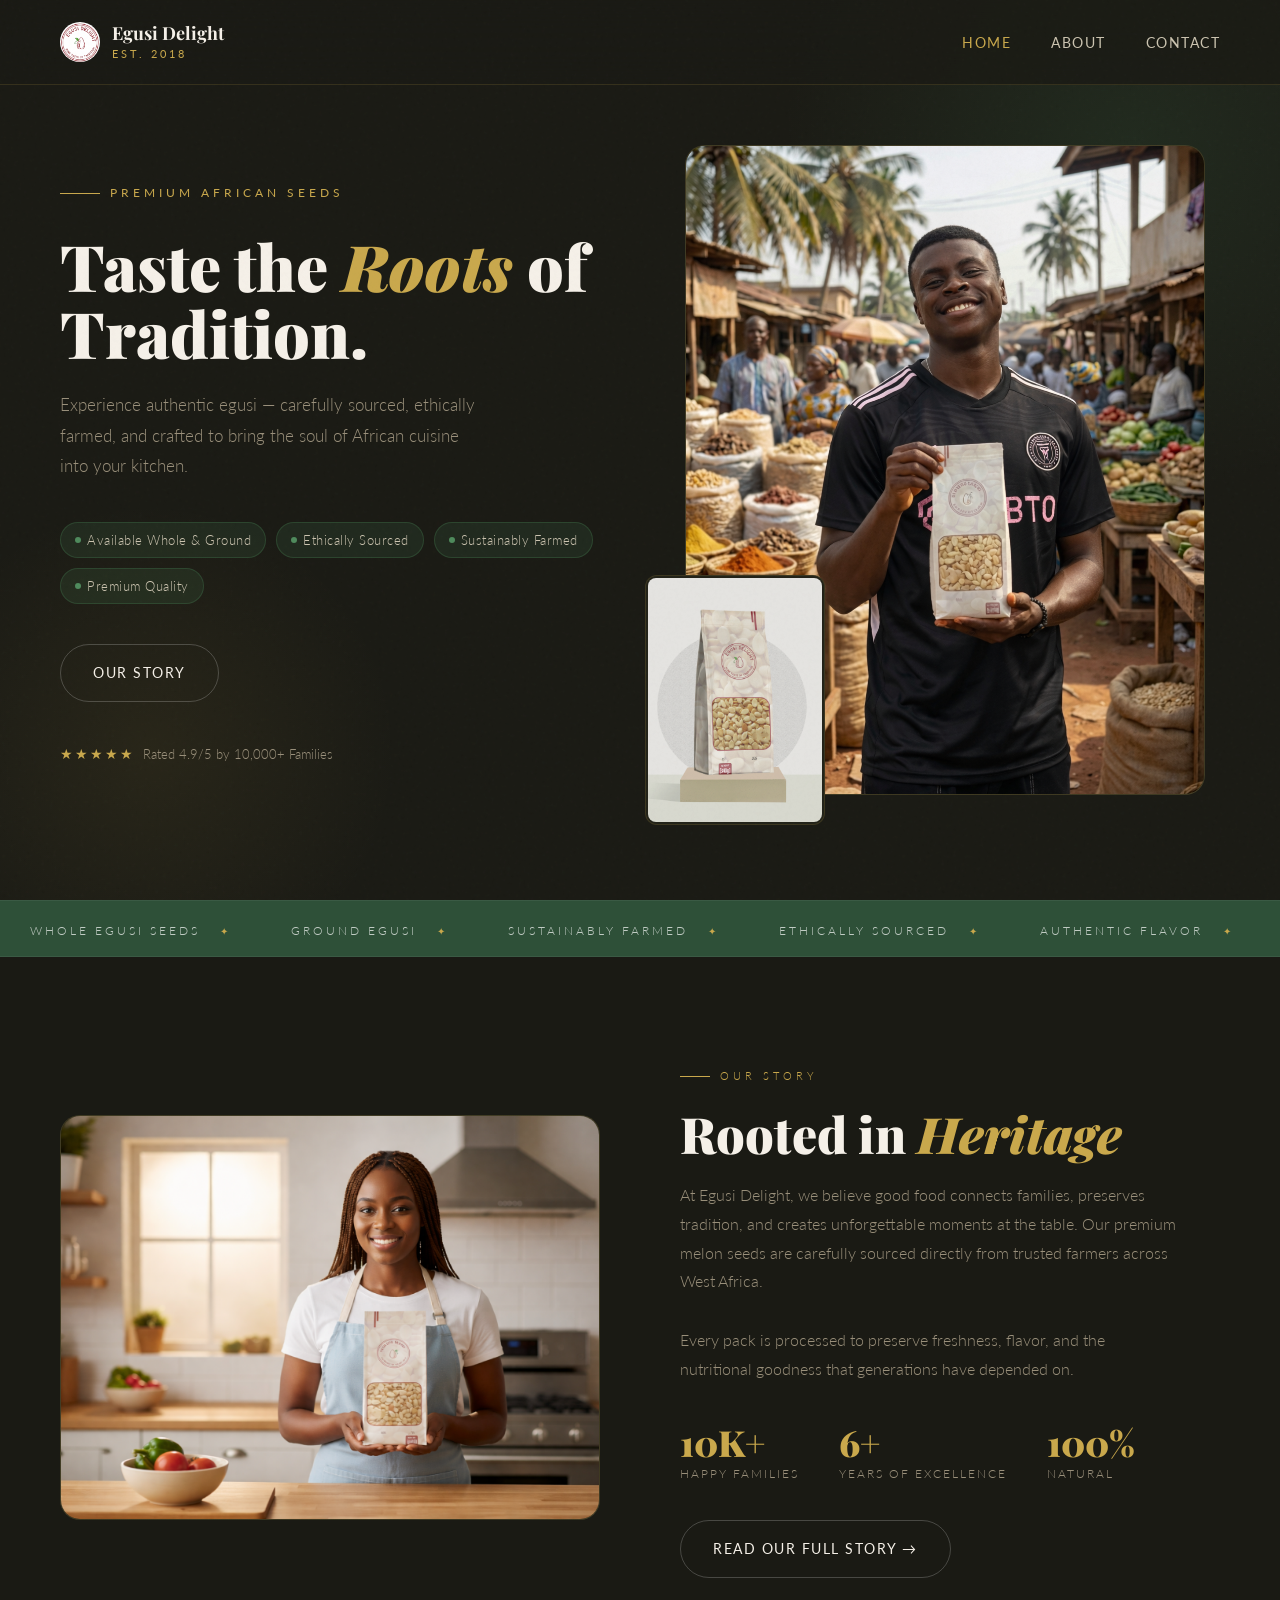
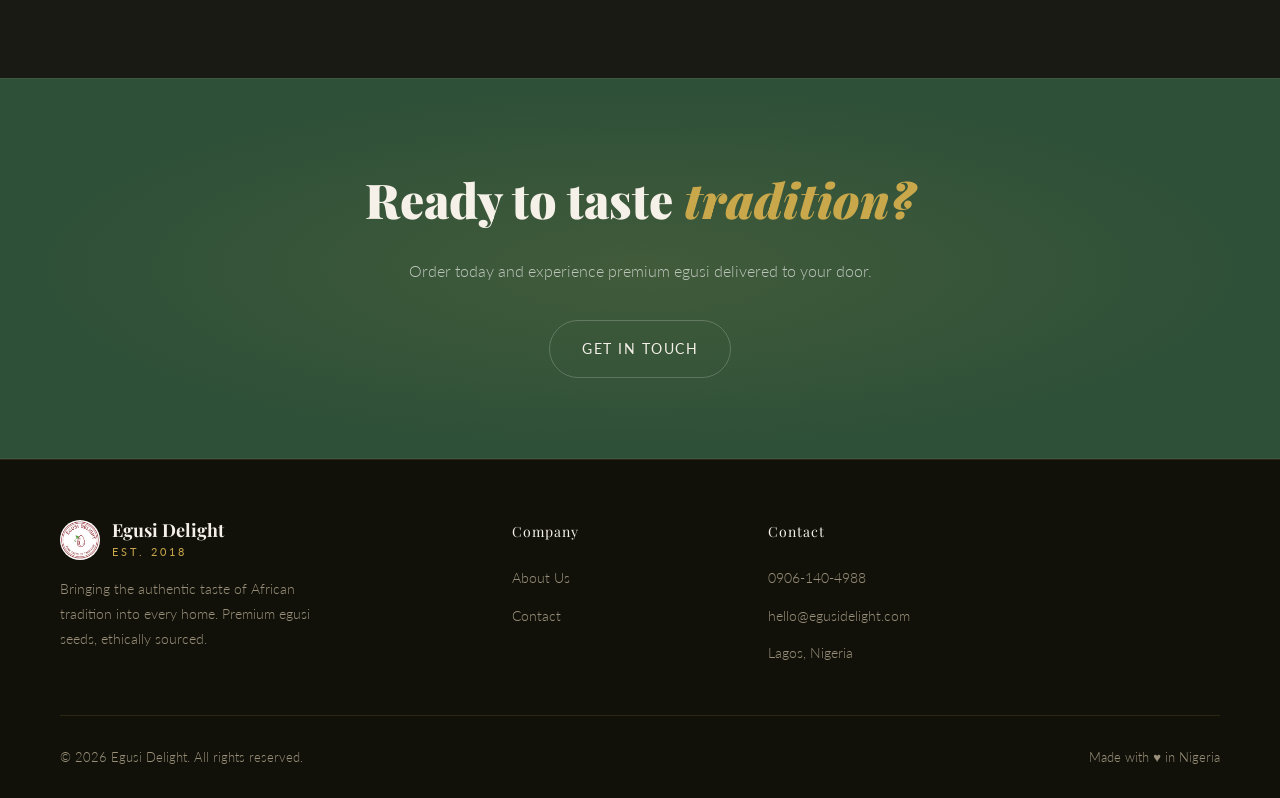
==== index.html @ 65bb6f56 "chore: first commit" ====
<!doctype html>
<html lang="en">
  <head>
    <meta charset="UTF-8" />
    <meta name="viewport" content="width=device-width, initial-scale=1.0" />
    <title>Egusi Delight — Authentic African Flavor</title>
    <link rel="stylesheet" href="styles.css" />
    <link rel="icon" href="favicon.png" type="favicon.png" />
  </head>
  <body>
    <!-- NAV -->
    <nav>
      <a href="index.html" class="nav-logo">
        <div class="nav-logo-icon"><img src="logo.png" alt="" /></div>
        <div class="nav-logo-text">
          Egusi Delight
          <span>Est. 2018</span>
        </div>
      </a>

      <ul class="nav-links">
        <li><a href="index.html" class="active">Home</a></li>
        <li><a href="aboutUs.html">About</a></li>
        <li><a href="#" data-contact>Contact</a></li>
      </ul>
    </nav>

    <!-- HERO -->
    <section class="hero">
      <div class="hero-text">
        <div class="hero-eyebrow">Premium African Seeds</div>
        <h1>Taste the <em>Roots</em> of Tradition.</h1>
        <p class="hero-desc">
          Experience authentic egusi — carefully sourced, ethically farmed, and
          crafted to bring the soul of African cuisine into your kitchen.
        </p>

        <div class="hero-badges">
          <div class="badge">
            <span class="badge-dot"></span> Available Whole & Ground
          </div>
          <div class="badge">
            <span class="badge-dot"></span> Ethically Sourced
          </div>
          <div class="badge">
            <span class="badge-dot"></span> Sustainably Farmed
          </div>
          <div class="badge">
            <span class="badge-dot"></span> Premium Quality
          </div>
        </div>

        <div class="hero-cta">
          <a href="aboutUs.html" class="btn-secondary">Our Story</a>
        </div>

        <div class="hero-rating">
          <span class="stars">★★★★★</span>
          <span>Rated 4.9/5 by 10,000+ Families</span>
        </div>
      </div>

      <div class="hero-visual">
        <div class="hero-img-wrapper">
          <div class="hero-img-main">
            <img
              src="hero-image.png"
              alt="Egusi Delight Product"
              onerror="this.parentNode.innerHTML = '🌿'"
            />
          </div>
          <div class="hero-product-card">
            <img
              src="product-mockUp.png"
              alt="Egusi Product"
              onerror="
                this.style.display = 'none';
                this.parentNode.querySelector(
                  '.product-card-label',
                ).textContent = 'Egusi Seeds';
              "
            />
          </div>
        </div>
      </div>
    </section>

    <!-- MARQUEE -->
    <div class="marquee-wrap">
      <div class="marquee-track">
        <div class="marquee-item">Whole Egusi Seeds</div>
        <div class="marquee-item">Ground Egusi</div>
        <div class="marquee-item">Sustainably Farmed</div>
        <div class="marquee-item">Ethically Sourced</div>
        <div class="marquee-item">Authentic Flavor</div>
        <div class="marquee-item">Family Recipes</div>
        <div class="marquee-item">Premium Quality</div>
        <div class="marquee-item">Whole Egusi Seeds</div>
        <div class="marquee-item">Ground Egusi</div>
        <div class="marquee-item">Sustainably Farmed</div>
        <div class="marquee-item">Ethically Sourced</div>
        <div class="marquee-item">Authentic Flavor</div>
        <div class="marquee-item">Family Recipes</div>
        <div class="marquee-item">Premium Quality</div>
      </div>
    </div>

    <!-- ABOUT STRIP -->
    <section class="about-strip">
      <div class="about-strip-img reveal">
        <img
          src="website-image.png"
          alt="Egusi Delight Story"
          onerror="this.parentNode.innerHTML = '🌿'"
        />
      </div>
      <div class="about-strip-text reveal reveal-delay-1">
        <div class="section-eyebrow">Our Story</div>
        <h2 class="section-title">Rooted in <em>Heritage</em></h2>
        <p class="section-desc">
          At Egusi Delight, we believe good food connects families, preserves
          tradition, and creates unforgettable moments at the table. Our premium
          melon seeds are carefully sourced directly from trusted farmers across
          West Africa.
        </p>
        <p class="section-desc" style="margin-top: 16px">
          Every pack is processed to preserve freshness, flavor, and the
          nutritional goodness that generations have depended on.
        </p>
        <div class="stats-row">
          <div class="stat">
            <div class="stat-num">10K+</div>
            <div class="stat-label">Happy Families</div>
          </div>
          <div class="stat">
            <div class="stat-num">6+</div>
            <div class="stat-label">Years of Excellence</div>
          </div>
          <div class="stat">
            <div class="stat-num">100%</div>
            <div class="stat-label">Natural</div>
          </div>
        </div>
        <div style="margin-top: 36px">
          <a href="aboutUs.html" class="btn-secondary">Read Our Full Story →</a>
        </div>
      </div>
    </section>

    <!-- CTA BANNER -->
    <section class="cta-banner">
      <h2>
        Ready to taste
        <em style="font-style: italic; color: var(--gold)">tradition?</em>
      </h2>
      <p>Order today and experience premium egusi delivered to your door.</p>
      <div class="hero-cta">
        <a href="#" class="btn-secondary" data-contact>Get in Touch</a>
      </div>
    </section>

    <!-- FOOTER -->
    <footer>
      <div class="footer-grid">
        <div>
          <div
            class="nav-logo"
            style="
              text-decoration: none;
              display: flex;
              align-items: center;
              gap: 12px;
            "
          >
            <div class="nav-logo-icon"><img src="logo.png" alt="" /></div>
            <div class="nav-logo-text">
              Egusi Delight
              <span>Est. 2018</span>
            </div>
          </div>
          <p class="footer-brand-desc">
            Bringing the authentic taste of African tradition into every home.
            Premium egusi seeds, ethically sourced.
          </p>
        </div>
        <div>
          <div class="footer-heading">Company</div>
          <ul class="footer-links">
            <li><a href="aboutUs.html">About Us</a></li>
            <li><a href="#" data-contact>Contact</a></li>
          </ul>
        </div>
        <div>
          <div class="footer-heading">Contact</div>
          <ul class="footer-links">
            <li><a href="tel:0800000000">0906-140-4988</a></li>
            <li>
              <a href="mailto:hello@egusidelight.com">hello@egusidelight.com</a>
            </li>
            <li><a href="#">Lagos, Nigeria</a></li>
          </ul>
        </div>
      </div>
      <div class="footer-bottom">
        <span
          >© <span id="year"></span> Egusi Delight. All rights reserved.</span
        >
        <span>Made with ♥ in Nigeria</span>
      </div>
    </footer>

    <!-- CONTACT MODAL -->
    <div class="modal-overlay" id="contactModal">
      <div
        class="modal"
        role="dialog"
        aria-modal="true"
        aria-labelledby="modalTitle"
      >
        <button class="modal-close" id="modalClose" aria-label="Close">
          ✕
        </button>
        <form id="contactForm">
          <div class="modal-eyebrow">Get in Touch</div>
          <h2 id="modalTitle">Send Us a Message</h2>
          <p class="modal-sub">
            We'd love to hear from you. Fill out the form and we'll get back to
            you shortly.
          </p>

          <div class="form-row">
            <div class="form-group">
              <label for="firstName">First Name</label>
              <input
                type="text"
                id="firstName"
                name="firstName"
                placeholder="Ada"
                required
              />
            </div>
            <div class="form-group">
              <label for="lastName">Last Name</label>
              <input
                type="text"
                id="lastName"
                name="lastName"
                placeholder="Obi"
                required
              />
            </div>
          </div>

          <div class="form-group">
            <label for="email">Email Address</label>
            <input
              type="email"
              id="email"
              name="email"
              placeholder="ada@email.com"
              required
            />
          </div>

          <div class="form-group">
            <label for="subject">Subject</label>
            <select id="subject" name="subject" required>
              <option value="" disabled selected>Select a topic...</option>
              <option value="order">Place an Order</option>
              <option value="wholesale">Wholesale Inquiry</option>
              <option value="support">Customer Support</option>
              <option value="other">Other</option>
            </select>
          </div>

          <div class="form-group">
            <label for="message">Message</label>
            <textarea
              id="message"
              name="message"
              placeholder="Tell us how we can help..."
              required
            ></textarea>
          </div>

          <button type="submit" class="form-submit">Send Message →</button>
        </form>

        <div class="success-msg" id="successMsg">
          <div class="success-icon">✅</div>
          <h3>Message Sent!</h3>
          <p>
            Thank you for reaching out. We'll get back to you within 24 hours.
          </p>
        </div>
      </div>
    </div>

    <script src="main.js"></script>
  </body>
</html>
---- styles.css ----
@import url("https://fonts.googleapis.com/css2?family=Playfair+Display:wght@400;700;900&family=Lato:wght@300;400;700&display=swap");

:root {
  --bg: #1a1a14;
  --bg2: #222218;
  --bg3: #2a2a1e;
  --white: #ffffff;
  --green-light: #4e8a5c;
  --green-muted: #2e5038;
  --gold: #c9a84c;
  --gold-light: #e0c070;
  --cream: #f5f0e8;
  --cream-muted: #ccc4b0;
  --text: #e8e2d5;
  --text-muted: #998f7a;
  --border: rgba(201, 168, 76, 0.15);
  --shadow: 0 20px 60px rgba(0, 0, 0, 0.5);
  --radius: 12px;
  --radius-lg: 20px;
  --transition: 0.35s cubic-bezier(0.4, 0, 0.2, 1);
}

*,
*::before,
*::after {
  margin: 0;
  padding: 0;
  box-sizing: border-box;
}

html {
  scroll-behavior: smooth;
}

body {
  background: var(--bg);
  color: var(--text);
  font-family: "Lato", sans-serif;
  font-weight: 300;
  line-height: 1.7;
  overflow-x: hidden;
}

/* ─── TEXTURE OVERLAY ─── */
body::before {
  content: "";
  position: fixed;
  inset: 0;
  background-image: url("data:image/svg+xml,%3Csvg viewBox='0 0 256 256' xmlns='http://www.w3.org/2000/svg'%3E%3Cfilter id='noise'%3E%3CfeTurbulence type='fractalNoise' baseFrequency='0.9' numOctaves='4' stitchTiles='stitch'/%3E%3C/filter%3E%3Crect width='100%25' height='100%25' filter='url(%23noise)' opacity='0.04'/%3E%3C/svg%3E");
  pointer-events: none;
  z-index: 9999;
  opacity: 0.5;
}

/* ─── NAV ─── */
nav {
  position: fixed;
  top: 0;
  left: 0;
  right: 0;
  z-index: 100;
  display: flex;
  align-items: center;
  justify-content: space-between;
  padding: 22px 60px;
  background: rgba(26, 26, 20, 0.85);
  backdrop-filter: blur(20px);
  border-bottom: 1px solid var(--border);
  transition: var(--transition);
}

nav.scrolled {
  padding: 14px 60px;
  background: rgba(26, 26, 20, 0.97);
}

.nav-logo {
  display: flex;
  align-items: center;
  gap: 12px;
  text-decoration: none;
}

.nav-logo-icon {
  width: 40px;
  height: 40px;
  background: var(--white);
  border-radius: 50%;
  display: flex;
  align-items: center;
  justify-content: center;
  font-size: 18px;
}

.nav-logo-icon img {
  object-fit: cover;
  width: 100%;
}

.nav-logo-text {
  display: flex;
  flex-direction: column;
  gap: 5px;
  font-family: "Playfair Display", serif;
  font-size: 18px;
  font-weight: 700;
  color: var(--cream);
  line-height: 1.1;
}

.nav-logo-text span {
  display: block;
  font-size: 11px;
  font-family: "Lato", sans-serif;
  font-weight: 400;
  letter-spacing: 3px;
  text-transform: uppercase;
  color: var(--gold);
}

.nav-links {
  display: flex;
  align-items: center;
  gap: 40px;
  list-style: none;
}

.nav-links a {
  text-decoration: none;
  color: var(--cream-muted);
  font-size: 14px;
  letter-spacing: 1.5px;
  text-transform: uppercase;
  font-weight: 400;
  transition: color var(--transition);
}

.nav-links a:hover,
.nav-links a.active {
  color: var(--gold);
}

.nav-cart {
  display: flex;
  align-items: center;
  gap: 8px;
  color: var(--cream-muted);
  font-size: 14px;
  letter-spacing: 1px;
  cursor: pointer;
  transition: color var(--transition);
  background: none;
  border: none;
  cursor: pointer;
}

.nav-cart:hover {
  color: var(--gold);
}

.cart-count {
  background: var(--green);
  color: white;
  width: 20px;
  height: 20px;
  border-radius: 50%;
  font-size: 11px;
  display: flex;
  align-items: center;
  justify-content: center;
}

.nav-hamburger {
  display: none;
  flex-direction: column;
  gap: 5px;
  background: none;
  border: none;
  cursor: pointer;
  padding: 4px;
}

.nav-hamburger span {
  display: block;
  width: 24px;
  height: 2px;
  background: var(--cream);
  transition: var(--transition);
}

/* ─── HERO ─── */
.hero {
  min-height: 100vh;
  display: grid;
  grid-template-columns: 1fr 1fr;
  align-items: center;
  padding: 120px 60px 80px;
  gap: 60px;
  position: relative;
  overflow: hidden;
}

.hero::before {
  content: "";
  position: absolute;
  top: -200px;
  right: -200px;
  width: 700px;
  height: 700px;
  background: radial-gradient(
    circle,
    rgba(61, 107, 71, 0.2) 0%,
    transparent 70%
  );
  pointer-events: none;
}

.hero::after {
  content: "";
  position: absolute;
  bottom: -100px;
  left: -100px;
  width: 500px;
  height: 500px;
  background: radial-gradient(
    circle,
    rgba(201, 168, 76, 0.08) 0%,
    transparent 70%
  );
  pointer-events: none;
}

.hero-text {
  position: relative;
  z-index: 2;
}

.hero-eyebrow {
  display: inline-flex;
  align-items: center;
  gap: 10px;
  color: var(--gold);
  font-size: 12px;
  letter-spacing: 4px;
  text-transform: uppercase;
  margin-bottom: 28px;
  font-weight: 400;
}

.hero-eyebrow::before {
  content: "";
  width: 40px;
  height: 1px;
  background: var(--gold);
}

.hero h1 {
  font-family: "Playfair Display", serif;
  font-size: clamp(42px, 5vw, 68px);
  font-weight: 900;
  line-height: 1.05;
  color: var(--cream);
  margin-bottom: 24px;
}

.hero h1 em {
  font-style: italic;
  color: var(--gold);
}

.hero-desc {
  font-size: 17px;
  color: var(--text-muted);
  max-width: 420px;
  margin-bottom: 40px;
  line-height: 1.8;
}

.hero-badges {
  display: flex;
  flex-wrap: wrap;
  gap: 10px;
  margin-bottom: 40px;
}

.badge {
  display: flex;
  align-items: center;
  gap: 6px;
  background: rgba(61, 107, 71, 0.2);
  border: 1px solid rgba(61, 107, 71, 0.4);
  color: var(--cream-muted);
  padding: 6px 14px;
  border-radius: 100px;
  font-size: 13px;
  letter-spacing: 0.5px;
}

.badge-dot {
  width: 6px;
  height: 6px;
  border-radius: 50%;
  background: var(--green-light);
}

.hero-cta {
  display: flex;
  gap: 16px;
  flex-wrap: wrap;
}

.btn-primary {
  display: inline-flex;
  align-items: center;
  gap: 10px;
  background: var(--green);
  color: white;
  padding: 16px 32px;
  border-radius: 100px;
  text-decoration: none;
  font-size: 14px;
  letter-spacing: 1.5px;
  text-transform: uppercase;
  font-weight: 700;
  transition: var(--transition);
  border: none;
  cursor: pointer;
}

.btn-primary:hover {
  background: var(--green-light);
  transform: translateY(-2px);
  box-shadow: 0 10px 30px rgba(61, 107, 71, 0.4);
}

.btn-secondary {
  display: inline-flex;
  align-items: center;
  gap: 10px;
  background: transparent;
  color: var(--cream);
  padding: 16px 32px;
  border-radius: 100px;
  text-decoration: none;
  font-size: 14px;
  letter-spacing: 1.5px;
  text-transform: uppercase;
  font-weight: 400;
  border: 1px solid rgba(255, 255, 255, 0.2);
  transition: var(--transition);
  cursor: pointer;
}

.btn-secondary:hover {
  border-color: var(--gold);
  color: var(--gold);
  transform: translateY(-2px);
}

.hero-rating {
  display: flex;
  align-items: center;
  gap: 8px;
  margin-top: 40px;
  font-size: 13px;
  color: var(--text-muted);
}

.stars {
  color: var(--gold);
  letter-spacing: 2px;
  font-size: 14px;
}

.hero-visual {
  position: relative;
  z-index: 2;
  display: flex;
  justify-content: center;
  align-items: center;
}

.hero-img-wrapper {
  position: relative;
  width: 100%;
  max-width: 520px;
}

.hero-img-main {
  width: 100%;
  aspect-ratio: 4/5;
  background: linear-gradient(135deg, var(--bg2), var(--bg3));
  border-radius: var(--radius-lg);
  overflow: hidden;
  border: 1px solid var(--border);
  display: flex;
  align-items: center;
  justify-content: center;
  color: var(--text-muted);
  font-size: 14px;
  letter-spacing: 2px;
}

.hero-img-main img {
  width: 100%;
  height: 100%;
  object-fit: cover;
}

.hero-product-card {
  position: absolute;
  bottom: -30px;
  left: -40px;
  background: var(--bg2);
  border: 1px solid var(--border);
  border-radius: var(--radius);
  padding: 2px;
  width: 180px;
  height: 250px;
  /* border: 2px solid red; */
  /* box-shadow: var(--shadow); */
}

.hero-product-card img {
  width: 100%;
  height: 100%;
  object-fit: cover;
  border-radius: 8px;
  /* background: var(--bg3); */
}

/* .product-card-label {
  margin-top: 10px;
  font-family: "Playfair Display", serif;
  font-size: 13px;
  color: var(--cream);
}

.product-card-price {
  color: var(--gold);
  font-size: 12px;
  margin-top: 4px;
} */

/* ─── MARQUEE ─── */
.marquee-wrap {
  background: var(--green-muted);
  border-top: 1px solid rgba(255, 255, 255, 0.06);
  border-bottom: 1px solid rgba(255, 255, 255, 0.06);
  overflow: hidden;
  padding: 14px 0;
  white-space: nowrap;
}

.marquee-track {
  display: inline-flex;
  animation: marquee 20s linear infinite;
}

.marquee-item {
  display: inline-flex;
  align-items: center;
  gap: 20px;
  padding: 0 30px;
  font-size: 12px;
  letter-spacing: 3px;
  text-transform: uppercase;
  color: rgba(255, 255, 255, 0.7);
}

.marquee-item::after {
  content: "✦";
  color: var(--gold);
  font-size: 10px;
}

@keyframes marquee {
  0% {
    transform: translateX(0);
  }
  100% {
    transform: translateX(-50%);
  }
}

/* ─── SECTION SHARED ─── */
section {
  padding: 100px 60px;
}

.section-eyebrow {
  display: inline-flex;
  align-items: center;
  gap: 10px;
  color: var(--gold);
  font-size: 11px;
  letter-spacing: 4px;
  text-transform: uppercase;
  margin-bottom: 20px;
}

.section-eyebrow::before {
  content: "";
  width: 30px;
  height: 1px;
  background: var(--gold);
}

.section-title {
  font-family: "Playfair Display", serif;
  font-size: clamp(32px, 4vw, 50px);
  font-weight: 900;
  color: var(--cream);
  line-height: 1.1;
  margin-bottom: 20px;
}

.section-title em {
  font-style: italic;
  color: var(--gold);
}

.section-desc {
  color: var(--text-muted);
  font-size: 16px;
  max-width: 500px;
  line-height: 1.8;
}

/* ─── PRODUCTS ─── */
.products {
  background: var(--bg2);
}

.products-header {
  text-align: center;
  margin-bottom: 60px;
}

.products-header .section-eyebrow {
  justify-content: center;
}
.products-header .section-desc {
  margin: 0 auto;
}

.products-grid {
  display: grid;
  grid-template-columns: repeat(auto-fit, minmax(260px, 1fr));
  gap: 28px;
  max-width: 1100px;
  margin: 0 auto;
}

.product-card {
  background: var(--bg3);
  border: 1px solid var(--border);
  border-radius: var(--radius-lg);
  overflow: hidden;
  transition: var(--transition);
  cursor: pointer;
}

.product-card:hover {
  transform: translateY(-6px);
  border-color: rgba(201, 168, 76, 0.3);
  box-shadow: 0 30px 60px rgba(0, 0, 0, 0.4);
}

.product-img {
  width: 100%;
  aspect-ratio: 1;
  background: linear-gradient(135deg, #2a2a1e, #1e2a22);
  display: flex;
  align-items: center;
  justify-content: center;
  font-size: 60px;
  position: relative;
  overflow: hidden;
}

.product-img::after {
  content: "";
  position: absolute;
  inset: 0;
  background: linear-gradient(to bottom, transparent 60%, rgba(0, 0, 0, 0.3));
}

.product-info {
  padding: 22px;
}

.product-name {
  font-family: "Playfair Display", serif;
  font-size: 18px;
  color: var(--cream);
  margin-bottom: 6px;
}

.product-sub {
  font-size: 13px;
  color: var(--text-muted);
  margin-bottom: 16px;
}

.product-footer {
  display: flex;
  align-items: center;
  justify-content: space-between;
}

.product-price {
  color: var(--gold);
  font-family: "Playfair Display", serif;
  font-size: 20px;
  font-weight: 700;
}

.product-btn {
  background: var(--green);
  color: white;
  border: none;
  width: 36px;
  height: 36px;
  border-radius: 50%;
  font-size: 18px;
  cursor: pointer;
  display: flex;
  align-items: center;
  justify-content: center;
  transition: var(--transition);
}

.product-btn:hover {
  background: var(--green-light);
  transform: scale(1.1);
}

/* ─── ABOUT STRIP ─── */
.about-strip {
  background: var(--bg);
  display: grid;
  grid-template-columns: 1fr 1fr;
  gap: 80px;
  align-items: center;
}

.about-strip-img {
  width: 100%;
  aspect-ratio: 4/3;
  background: linear-gradient(135deg, var(--bg2), var(--bg3));
  border-radius: var(--radius-lg);
  border: 1px solid var(--border);
  display: flex;
  align-items: center;
  justify-content: center;
  font-size: 80px;
  overflow: hidden;
}

.about-strip-img img {
  width: 100%;
  height: 100%;
  object-fit: cover;
}

.about-strip-text .section-desc {
  margin-bottom: 30px;
}

/* ─── STATS ─── */
.stats-row {
  display: flex;
  gap: 40px;
  margin-top: 40px;
  flex-wrap: wrap;
}

.stat {
}

.stat-num {
  font-family: "Playfair Display", serif;
  font-size: 36px;
  font-weight: 900;
  color: var(--gold);
  line-height: 1;
}

.stat-label {
  font-size: 12px;
  letter-spacing: 2px;
  text-transform: uppercase;
  color: var(--text-muted);
  margin-top: 4px;
}

/* ─── CTA BANNER ─── */
.cta-banner {
  background: var(--green-muted);
  border-top: 1px solid rgba(255, 255, 255, 0.06);
  border-bottom: 1px solid rgba(255, 255, 255, 0.06);
  text-align: center;
  padding: 80px 60px;
  position: relative;
  overflow: hidden;
}

.cta-banner::before {
  content: "";
  position: absolute;
  inset: 0;
  background: radial-gradient(
    ellipse at center,
    rgba(201, 168, 76, 0.12) 0%,
    transparent 70%
  );
}

.cta-banner h2 {
  font-family: "Playfair Display", serif;
  font-size: clamp(28px, 4vw, 48px);
  font-weight: 900;
  color: var(--cream);
  margin-bottom: 16px;
  position: relative;
}

.cta-banner p {
  color: rgba(255, 255, 255, 0.65);
  font-size: 16px;
  margin-bottom: 36px;
  position: relative;
}

.cta-banner .hero-cta {
  justify-content: center;
  position: relative;
}

/* ─── FOOTER ─── */
footer {
  background: #111109;
  padding: 60px 60px 30px;
  border-top: 1px solid var(--border);
}

.footer-grid {
  display: grid;
  grid-template-columns: 2fr 1fr 1fr 1fr;
  gap: 60px;
  margin-bottom: 50px;
}

.footer-brand-desc {
  color: var(--text-muted);
  font-size: 14px;
  line-height: 1.8;
  margin-top: 16px;
  max-width: 260px;
}

.footer-heading {
  font-family: "Playfair Display", serif;
  font-size: 14px;
  color: var(--cream);
  margin-bottom: 20px;
  letter-spacing: 1px;
}

.footer-links {
  list-style: none;
  display: flex;
  flex-direction: column;
  gap: 10px;
}

.footer-links a {
  color: var(--text-muted);
  text-decoration: none;
  font-size: 14px;
  transition: color var(--transition);
}

.footer-links a:hover {
  color: var(--gold);
}

.footer-bottom {
  border-top: 1px solid var(--border);
  padding-top: 30px;
  display: flex;
  justify-content: space-between;
  align-items: center;
  color: var(--text-muted);
  font-size: 13px;
  flex-wrap: wrap;
  gap: 10px;
}

/* ─── MODAL ─── */
.modal-overlay {
  position: fixed;
  inset: 0;
  background: rgba(0, 0, 0, 0.8);
  backdrop-filter: blur(10px);
  z-index: 999;
  display: flex;
  align-items: center;
  justify-content: center;
  padding: 20px;
  opacity: 0;
  pointer-events: none;
  transition: opacity 0.3s ease;
}

.modal-overlay.active {
  opacity: 1;
  pointer-events: all;
}

.modal {
  background: var(--bg2);
  border: 1px solid var(--border);
  border-radius: var(--radius-lg);
  padding: 50px;
  width: 100%;
  max-width: 560px;
  position: relative;
  transform: translateY(20px);
  transition: transform 0.3s ease;
}

.modal-overlay.active .modal {
  transform: translateY(0);
}

.modal-close {
  position: absolute;
  top: 20px;
  right: 20px;
  background: none;
  border: none;
  color: var(--text-muted);
  font-size: 22px;
  cursor: pointer;
  width: 36px;
  height: 36px;
  border-radius: 50%;
  display: flex;
  align-items: center;
  justify-content: center;
  transition: var(--transition);
}

.modal-close:hover {
  background: rgba(255, 255, 255, 0.05);
  color: var(--cream);
}

.modal-eyebrow {
  color: var(--gold);
  font-size: 11px;
  letter-spacing: 4px;
  text-transform: uppercase;
  margin-bottom: 12px;
}

.modal h2 {
  font-family: "Playfair Display", serif;
  font-size: 28px;
  font-weight: 900;
  color: var(--cream);
  margin-bottom: 8px;
}

.modal-sub {
  color: var(--text-muted);
  font-size: 14px;
  margin-bottom: 32px;
}

.form-row {
  display: grid;
  grid-template-columns: 1fr 1fr;
  gap: 16px;
}

.form-group {
  display: flex;
  flex-direction: column;
  gap: 8px;
  margin-bottom: 18px;
}

.form-group label {
  font-size: 12px;
  letter-spacing: 1.5px;
  text-transform: uppercase;
  color: var(--text-muted);
}

.form-group input,
.form-group textarea,
.form-group select {
  background: var(--bg3);
  border: 1px solid var(--border);
  border-radius: 8px;
  padding: 13px 16px;
  color: var(--cream);
  font-family: "Lato", sans-serif;
  font-size: 15px;
  outline: none;
  transition: border-color var(--transition);
  width: 100%;
}

.form-group input:focus,
.form-group textarea:focus,
.form-group select:focus {
  border-color: var(--green-light);
}

.form-group textarea {
  resize: vertical;
  min-height: 100px;
}

.form-group select option {
  background: var(--bg2);
}

.form-submit {
  width: 100%;
  background: var(--green);
  color: white;
  border: none;
  padding: 16px;
  border-radius: 100px;
  font-size: 14px;
  letter-spacing: 2px;
  text-transform: uppercase;
  font-weight: 700;
  cursor: pointer;
  transition: var(--transition);
  margin-top: 8px;
}

.form-submit:hover {
  background: var(--green-light);
  transform: translateY(-2px);
  box-shadow: 0 10px 30px rgba(61, 107, 71, 0.4);
}

/* ─── SUCCESS MSG ─── */
.success-msg {
  text-align: center;
  padding: 20px 0;
  display: none;
}

.success-msg.show {
  display: block;
}
.success-icon {
  font-size: 50px;
  margin-bottom: 16px;
}
.success-msg h3 {
  font-family: "Playfair Display", serif;
  font-size: 24px;
  color: var(--cream);
  margin-bottom: 10px;
}
.success-msg p {
  color: var(--text-muted);
}

/* ─── ABOUT PAGE ─── */
.page-hero {
  min-height: 50vh;
  display: flex;
  flex-direction: column;
  align-items: center;
  justify-content: center;
  text-align: center;
  padding: 140px 60px 80px;
  position: relative;
  overflow: hidden;
}

.page-hero::before {
  content: "";
  position: absolute;
  inset: 0;
  background: radial-gradient(
    ellipse at center top,
    rgba(61, 107, 71, 0.25) 0%,
    transparent 65%
  );
  pointer-events: none;
}

.team-grid {
  display: grid;
  grid-template-columns: repeat(auto-fit, minmax(240px, 1fr));
  gap: 30px;
  margin-top: 50px;
}

.team-card {
  background: var(--bg2);
  border: 1px solid var(--border);
  border-radius: var(--radius-lg);
  overflow: hidden;
  transition: var(--transition);
}

.team-card:hover {
  transform: translateY(-5px);
  border-color: rgba(201, 168, 76, 0.25);
}

.team-img {
  width: 100%;
  aspect-ratio: 3/4;
  background: linear-gradient(135deg, var(--bg3), #1e2a22);
  display: flex;
  align-items: center;
  justify-content: center;
  font-size: 60px;
}

.team-info {
  padding: 22px;
}

.team-name {
  font-family: "Playfair Display", serif;
  font-size: 18px;
  color: var(--cream);
}

.team-role {
  color: var(--gold);
  font-size: 12px;
  letter-spacing: 2px;
  text-transform: uppercase;
  margin-top: 4px;
}

.values-grid {
  display: grid;
  grid-template-columns: repeat(auto-fit, minmax(280px, 1fr));
  gap: 28px;
  margin-top: 50px;
}

.value-card {
  background: var(--bg2);
  border: 1px solid var(--border);
  border-radius: var(--radius);
  padding: 32px;
  transition: var(--transition);
}

.value-card:hover {
  border-color: rgba(201, 168, 76, 0.25);
  transform: translateY(-3px);
}

.value-icon {
  font-size: 32px;
  margin-bottom: 16px;
}

.value-title {
  font-family: "Playfair Display", serif;
  font-size: 18px;
  color: var(--cream);
  margin-bottom: 10px;
}

.value-desc {
  color: var(--text-muted);
  font-size: 14px;
  line-height: 1.8;
}

/* ─── DIVIDER ─── */
.divider {
  width: 60px;
  height: 1px;
  background: var(--gold);
  margin: 20px auto;
  opacity: 0.5;
}

/* ─── ANIMATIONS ─── */
.reveal {
  opacity: 0;
  transform: translateY(30px);
  transition:
    opacity 0.7s ease,
    transform 0.7s ease;
}

.reveal.visible {
  opacity: 1;
  transform: translateY(0);
}

.reveal-delay-1 {
  transition-delay: 0.1s;
}
.reveal-delay-2 {
  transition-delay: 0.2s;
}
.reveal-delay-3 {
  transition-delay: 0.3s;
}

/* ─── RESPONSIVE ─── */
@media (max-width: 900px) {
  nav {
    padding: 18px 24px;
  }
  nav.scrolled {
    padding: 12px 24px;
  }
  .nav-links {
    display: none;
  }
  .nav-hamburger {
    display: flex;
  }

  .hero {
    grid-template-columns: 1fr;
    padding: 120px 24px 60px;
    text-align: center;
  }

  .hero-badges {
    justify-content: center;
  }
  .hero-cta {
    justify-content: center;
  }
  .hero-rating {
    justify-content: center;
  }
  .hero-desc {
    margin: 0 auto 40px;
  }
  .hero::before,
  .hero::after {
    display: none;
  }

  .hero-product-card {
    display: none;
  }

  section {
    padding: 70px 24px;
  }

  .about-strip {
    grid-template-columns: 1fr;
    padding: 70px 24px;
  }

  .footer-grid {
    grid-template-columns: 1fr 1fr;
    gap: 40px;
  }

  .form-row {
    grid-template-columns: 1fr;
  }

  .modal {
    padding: 36px 24px;
  }

  .page-hero {
    padding: 120px 24px 60px;
  }
}

@media (max-width: 480px) {
  .footer-grid {
    grid-template-columns: 1fr;
  }
  .hero h1 {
    font-size: 36px;
  }
}
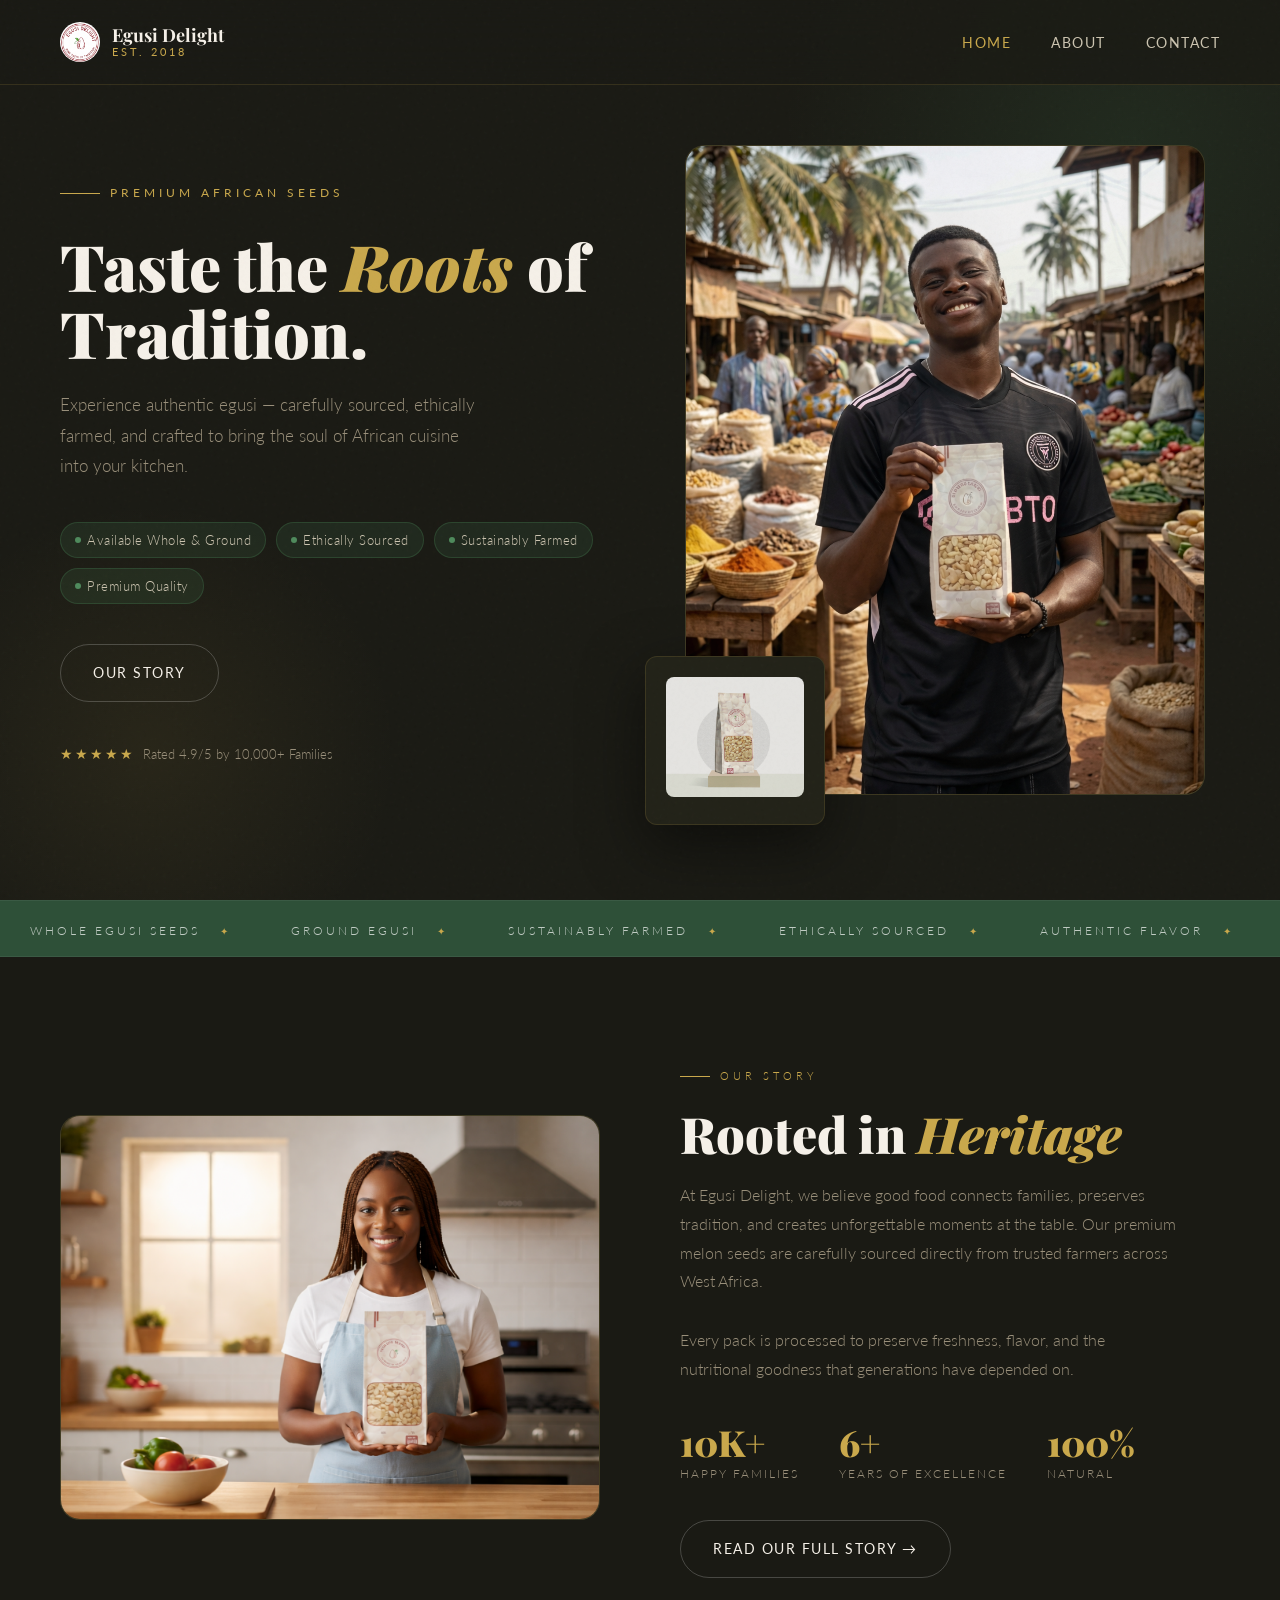
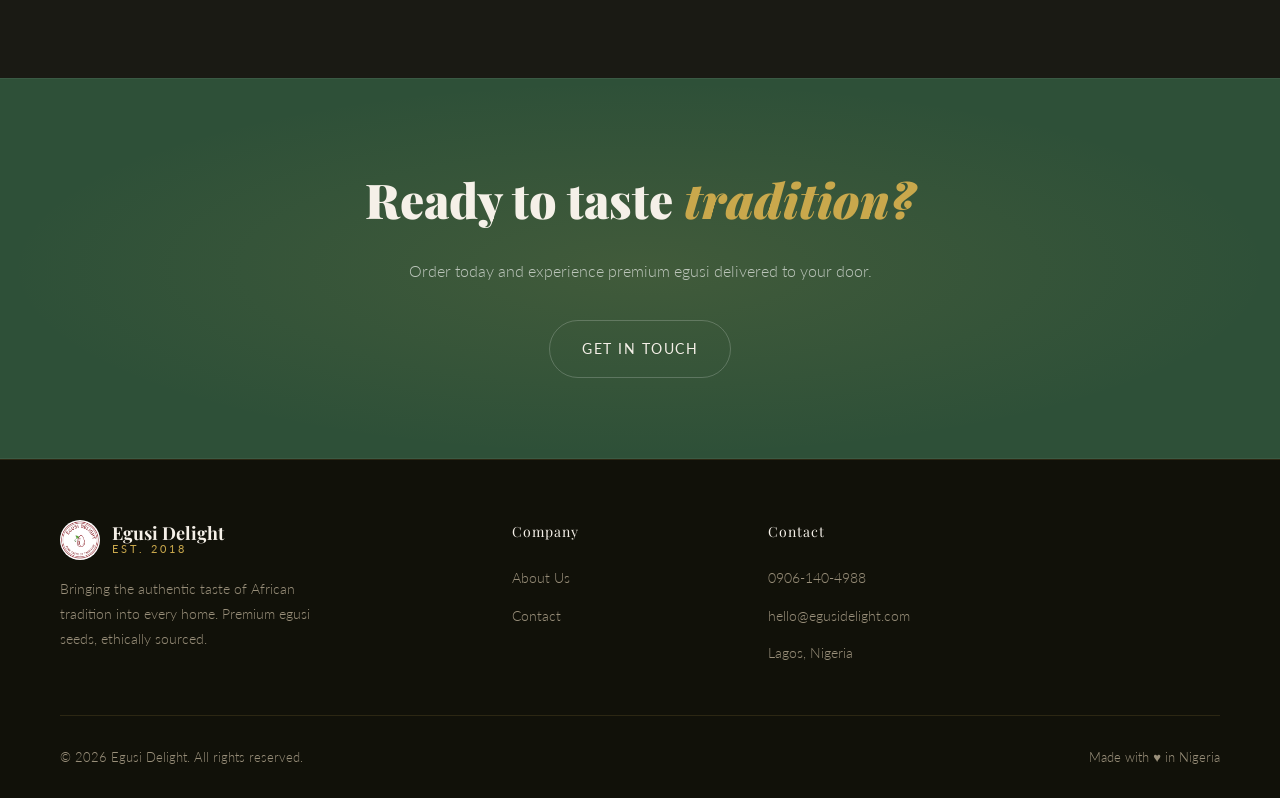
==== commit 1b62b835: "chore: finishing touches" ====
--- a/index.html
+++ b/index.html
@@ -23,6 +23,15 @@
         <li><a href="aboutUs.html">About</a></li>
         <li><a href="#" data-contact>Contact</a></li>
       </ul>
+
+      <button
+        id="menu"
+        class="nav-hamburger"
+        aria-label="Menu"
+        aria-expanded="false"
+      >
+        <img src="menu-icon.png" alt="" />
+      </button>
     </nav>
 
     <!-- HERO -->
--- a/styles.css
+++ b/styles.css
@@ -4,7 +4,7 @@
   --bg: #1a1a14;
   --bg2: #222218;
   --bg3: #2a2a1e;
-  --white: #ffffff;
+  --green: #3d6b47;
   --green-light: #4e8a5c;
   --green-muted: #2e5038;
   --gold: #c9a84c;
@@ -84,7 +84,7 @@
 .nav-logo-icon {
   width: 40px;
   height: 40px;
-  background: var(--white);
+  background: white;
   border-radius: 50%;
   display: flex;
   align-items: center;
@@ -93,14 +93,11 @@
 }
 
 .nav-logo-icon img {
+  width: 100%;
   object-fit: cover;
-  width: 100%;
 }
 
 .nav-logo-text {
-  display: flex;
-  flex-direction: column;
-  gap: 5px;
   font-family: "Playfair Display", serif;
   font-size: 18px;
   font-weight: 700;
@@ -140,52 +137,62 @@
   color: var(--gold);
 }
 
-.nav-cart {
-  display: flex;
-  align-items: center;
-  gap: 8px;
-  color: var(--cream-muted);
-  font-size: 14px;
-  letter-spacing: 1px;
-  cursor: pointer;
-  transition: color var(--transition);
+.nav-hamburger {
+  display: none;
   background: none;
   border: none;
   cursor: pointer;
-}
-
-.nav-cart:hover {
-  color: var(--gold);
-}
-
-.cart-count {
-  background: var(--green);
-  color: white;
-  width: 20px;
-  height: 20px;
-  border-radius: 50%;
-  font-size: 11px;
-  display: flex;
-  align-items: center;
-  justify-content: center;
-}
-
-.nav-hamburger {
-  display: none;
-  flex-direction: column;
-  gap: 5px;
-  background: none;
-  border: none;
-  cursor: pointer;
-  padding: 4px;
-}
-
-.nav-hamburger span {
+  padding: 6px;
+}
+
+/* smaller hamburger image */
+.nav-hamburger img {
+  width: 22px; /* smaller width */
+  height: auto;
   display: block;
-  width: 24px;
-  height: 2px;
-  background: var(--cream);
-  transition: var(--transition);
+}
+
+@media (max-width: 900px) {
+  .nav-links {
+    display: flex;
+    flex-direction: column;
+    position: fixed;
+    top: 65px;
+    left: 0;
+    right: 0;
+    background: rgba(18, 18, 13, 0.98);
+    backdrop-filter: blur(20px);
+    padding: 0 24px;
+    gap: 0;
+    border-bottom: 1px solid var(--border);
+    max-height: 0;
+    overflow: hidden;
+    transition:
+      max-height 0.4s cubic-bezier(0.4, 0, 0.2, 1),
+      padding 0.4s ease;
+    pointer-events: none;
+  }
+
+  .nav-links.open {
+    max-height: 400px;
+    padding: 16px 24px 24px;
+    pointer-events: all;
+  }
+
+  .nav-links li {
+    border-bottom: 1px solid var(--border);
+  }
+
+  .nav-links li:last-child {
+    border-bottom: none;
+  }
+
+  .nav-links a {
+    display: block;
+    padding: 16px 0;
+    font-size: 15px;
+    letter-spacing: 2px;
+  }
 }
 
 /* ─── HERO ─── */
@@ -414,22 +421,20 @@
   background: var(--bg2);
   border: 1px solid var(--border);
   border-radius: var(--radius);
-  padding: 2px;
+  padding: 20px;
   width: 180px;
-  height: 250px;
-  /* border: 2px solid red; */
-  /* box-shadow: var(--shadow); */
+  box-shadow: var(--shadow);
 }
 
 .hero-product-card img {
   width: 100%;
-  height: 100%;
+  height: 120px;
   object-fit: cover;
   border-radius: 8px;
-  /* background: var(--bg3); */
-}
-
-/* .product-card-label {
+  background: var(--bg3);
+}
+
+.product-card-label {
   margin-top: 10px;
   font-family: "Playfair Display", serif;
   font-size: 13px;
@@ -440,7 +445,7 @@
   color: var(--gold);
   font-size: 12px;
   margin-top: 4px;
-} */
+}
 
 /* ─── MARQUEE ─── */
 .marquee-wrap {
@@ -1128,11 +1133,12 @@
   nav.scrolled {
     padding: 12px 24px;
   }
-  .nav-links {
+  /* .nav-links {
     display: none;
-  }
+  } */
   .nav-hamburger {
-    display: flex;
+    display: block;
+    color: white;
   }
 
   .hero {
